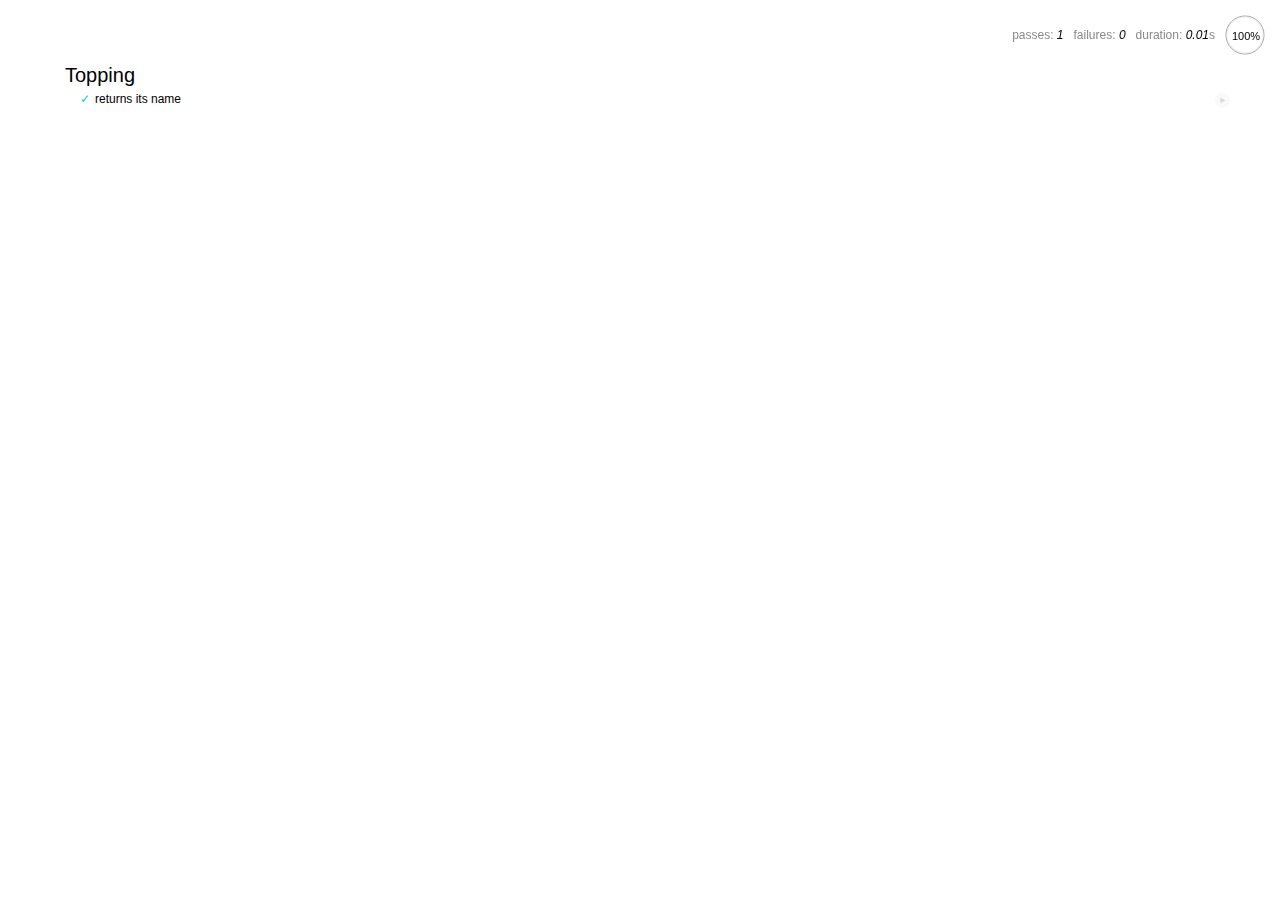
==== spec/spec-runner.html @ aba34f70 "add jquery/mocha/chai dependencies and first spec/functionality around Topping name" ====
<html>
<head>
  <title>Mocha spec runner</title>
  <link rel="stylesheet" href="mocha.css">
</head>
<body>
  <div id="mocha"></div>
  <script src="../public/js/jquery-1.11.3.min.js"></script>
  <script src="../public/js/scripts.js"></script>
  <script src="mocha.js"></script>
  <script src="chai.js"></script>
  <script>mocha.setup('bdd');</script>
  <script src="specs.js"></script>
  <script>
    expect = chai.expect;
    mocha.checkLeaks();
    mocha.globals(['jQuery']);
    mocha.run();
  </script>
</body>
</html>
---- spec/mocha.css ----
@charset "utf-8";

body {
  margin:0;
}

#mocha {
  font: 20px/1.5 "Helvetica Neue", Helvetica, Arial, sans-serif;
  margin: 60px 50px;
}

#mocha ul,
#mocha li {
  margin: 0;
  padding: 0;
}

#mocha ul {
  list-style: none;
}

#mocha h1,
#mocha h2 {
  margin: 0;
}

#mocha h1 {
  margin-top: 15px;
  font-size: 1em;
  font-weight: 200;
}

#mocha h1 a {
  text-decoration: none;
  color: inherit;
}

#mocha h1 a:hover {
  text-decoration: underline;
}

#mocha .suite .suite h1 {
  margin-top: 0;
  font-size: .8em;
}

#mocha .hidden {
  display: none;
}

#mocha h2 {
  font-size: 12px;
  font-weight: normal;
  cursor: pointer;
}

#mocha .suite {
  margin-left: 15px;
}

#mocha .test {
  margin-left: 15px;
  overflow: hidden;
}

#mocha .test.pending:hover h2::after {
  content: '(pending)';
  font-family: arial, sans-serif;
}

#mocha .test.pass.medium .duration {
  background: #c09853;
}

#mocha .test.pass.slow .duration {
  background: #b94a48;
}

#mocha .test.pass::before {
  content: '✓';
  font-size: 12px;
  display: block;
  float: left;
  margin-right: 5px;
  color: #00d6b2;
}

#mocha .test.pass .duration {
  font-size: 9px;
  margin-left: 5px;
  padding: 2px 5px;
  color: #fff;
  -webkit-box-shadow: inset 0 1px 1px rgba(0,0,0,.2);
  -moz-box-shadow: inset 0 1px 1px rgba(0,0,0,.2);
  box-shadow: inset 0 1px 1px rgba(0,0,0,.2);
  -webkit-border-radius: 5px;
  -moz-border-radius: 5px;
  -ms-border-radius: 5px;
  -o-border-radius: 5px;
  border-radius: 5px;
}

#mocha .test.pass.fast .duration {
  display: none;
}

#mocha .test.pending {
  color: #0b97c4;
}

#mocha .test.pending::before {
  content: '◦';
  color: #0b97c4;
}

#mocha .test.fail {
  color: #c00;
}

#mocha .test.fail pre {
  color: black;
}

#mocha .test.fail::before {
  content: '✖';
  font-size: 12px;
  display: block;
  float: left;
  margin-right: 5px;
  color: #c00;
}

#mocha .test pre.error {
  color: #c00;
  max-height: 300px;
  overflow: auto;
}

#mocha .test .html-error {
  overflow: auto;
  color: black;
  line-height: 1.5;
  display: block;
  float: left;
  clear: left;
  font: 12px/1.5 monaco, monospace;
  margin: 5px;
  padding: 15px;
  border: 1px solid #eee;
  max-width: 85%; /*(1)*/
  max-width: calc(100% - 42px); /*(2)*/
  max-height: 300px;
  word-wrap: break-word;
  border-bottom-color: #ddd;
  -webkit-border-radius: 3px;
  -webkit-box-shadow: 0 1px 3px #eee;
  -moz-border-radius: 3px;
  -moz-box-shadow: 0 1px 3px #eee;
  border-radius: 3px;
}

#mocha .test .html-error pre.error {
  border: none;
  -webkit-border-radius: none;
  -webkit-box-shadow: none;
  -moz-border-radius: none;
  -moz-box-shadow: none;
  padding: 0;
  margin: 0;
  margin-top: 18px;
  max-height: none;
}

/**
 * (1): approximate for browsers not supporting calc
 * (2): 42 = 2*15 + 2*10 + 2*1 (padding + margin + border)
 *      ^^ seriously
 */
#mocha .test pre {
  display: block;
  float: left;
  clear: left;
  font: 12px/1.5 monaco, monospace;
  margin: 5px;
  padding: 15px;
  border: 1px solid #eee;
  max-width: 85%; /*(1)*/
  max-width: calc(100% - 42px); /*(2)*/
  word-wrap: break-word;
  border-bottom-color: #ddd;
  -webkit-border-radius: 3px;
  -webkit-box-shadow: 0 1px 3px #eee;
  -moz-border-radius: 3px;
  -moz-box-shadow: 0 1px 3px #eee;
  border-radius: 3px;
}

#mocha .test h2 {
  position: relative;
}

#mocha .test a.replay {
  position: absolute;
  top: 3px;
  right: 0;
  text-decoration: none;
  vertical-align: middle;
  display: block;
  width: 15px;
  height: 15px;
  line-height: 15px;
  text-align: center;
  background: #eee;
  font-size: 15px;
  -moz-border-radius: 15px;
  border-radius: 15px;
  -webkit-transition: opacity 200ms;
  -moz-transition: opacity 200ms;
  transition: opacity 200ms;
  opacity: 0.3;
  color: #888;
}

#mocha .test:hover a.replay {
  opacity: 1;
}

#mocha-report.pass .test.fail {
  display: none;
}

#mocha-report.fail .test.pass {
  display: none;
}

#mocha-report.pending .test.pass,
#mocha-report.pending .test.fail {
  display: none;
}
#mocha-report.pending .test.pass.pending {
  display: block;
}

#mocha-error {
  color: #c00;
  font-size: 1.5em;
  font-weight: 100;
  letter-spacing: 1px;
}

#mocha-stats {
  position: fixed;
  top: 15px;
  right: 10px;
  font-size: 12px;
  margin: 0;
  color: #888;
  z-index: 1;
}

#mocha-stats .progress {
  float: right;
  padding-top: 0;
}

#mocha-stats em {
  color: black;
}

#mocha-stats a {
  text-decoration: none;
  color: inherit;
}

#mocha-stats a:hover {
  border-bottom: 1px solid #eee;
}

#mocha-stats li {
  display: inline-block;
  margin: 0 5px;
  list-style: none;
  padding-top: 11px;
}

#mocha-stats canvas {
  width: 40px;
  height: 40px;
}

#mocha code .comment { color: #ddd; }
#mocha code .init { color: #2f6fad; }
#mocha code .string { color: #5890ad; }
#mocha code .keyword { color: #8a6343; }
#mocha code .number { color: #2f6fad; }

@media screen and (max-device-width: 480px) {
  #mocha {
    margin: 60px 0px;
  }

  #mocha #stats {
    position: absolute;
  }
}
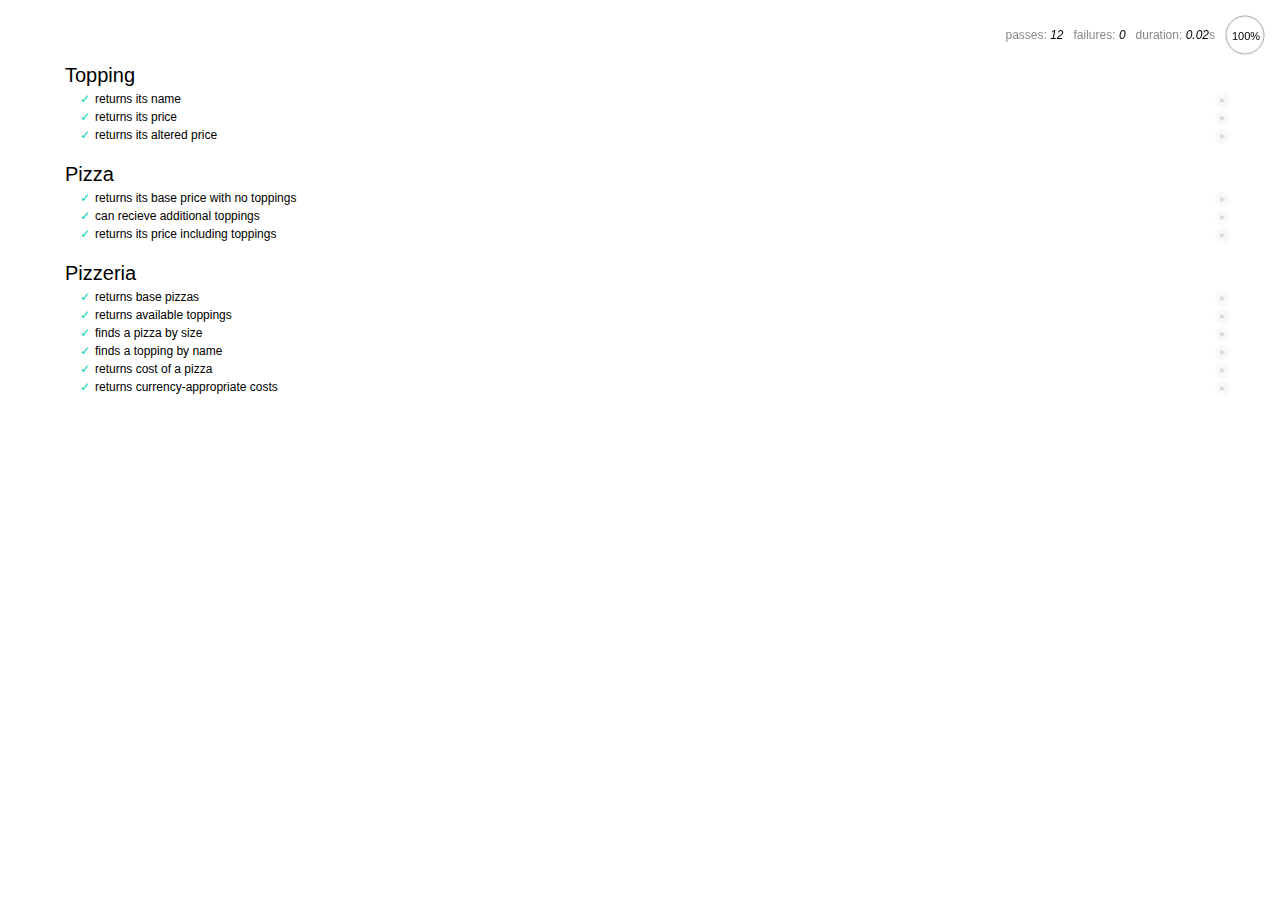
==== commit 989a3222: "add money.js for money exchange logic between USD and JPY; refactor/slim down logic" ====
--- a/spec/spec-runner.html
+++ b/spec/spec-runner.html
@@ -6,6 +6,7 @@
 <body>
   <div id="mocha"></div>
   <script src="../public/js/jquery-1.11.3.min.js"></script>
+  <script src="../public/js/money.min.js"></script>
   <script src="../public/js/scripts.js"></script>
   <script src="mocha.js"></script>
   <script src="chai.js"></script>
